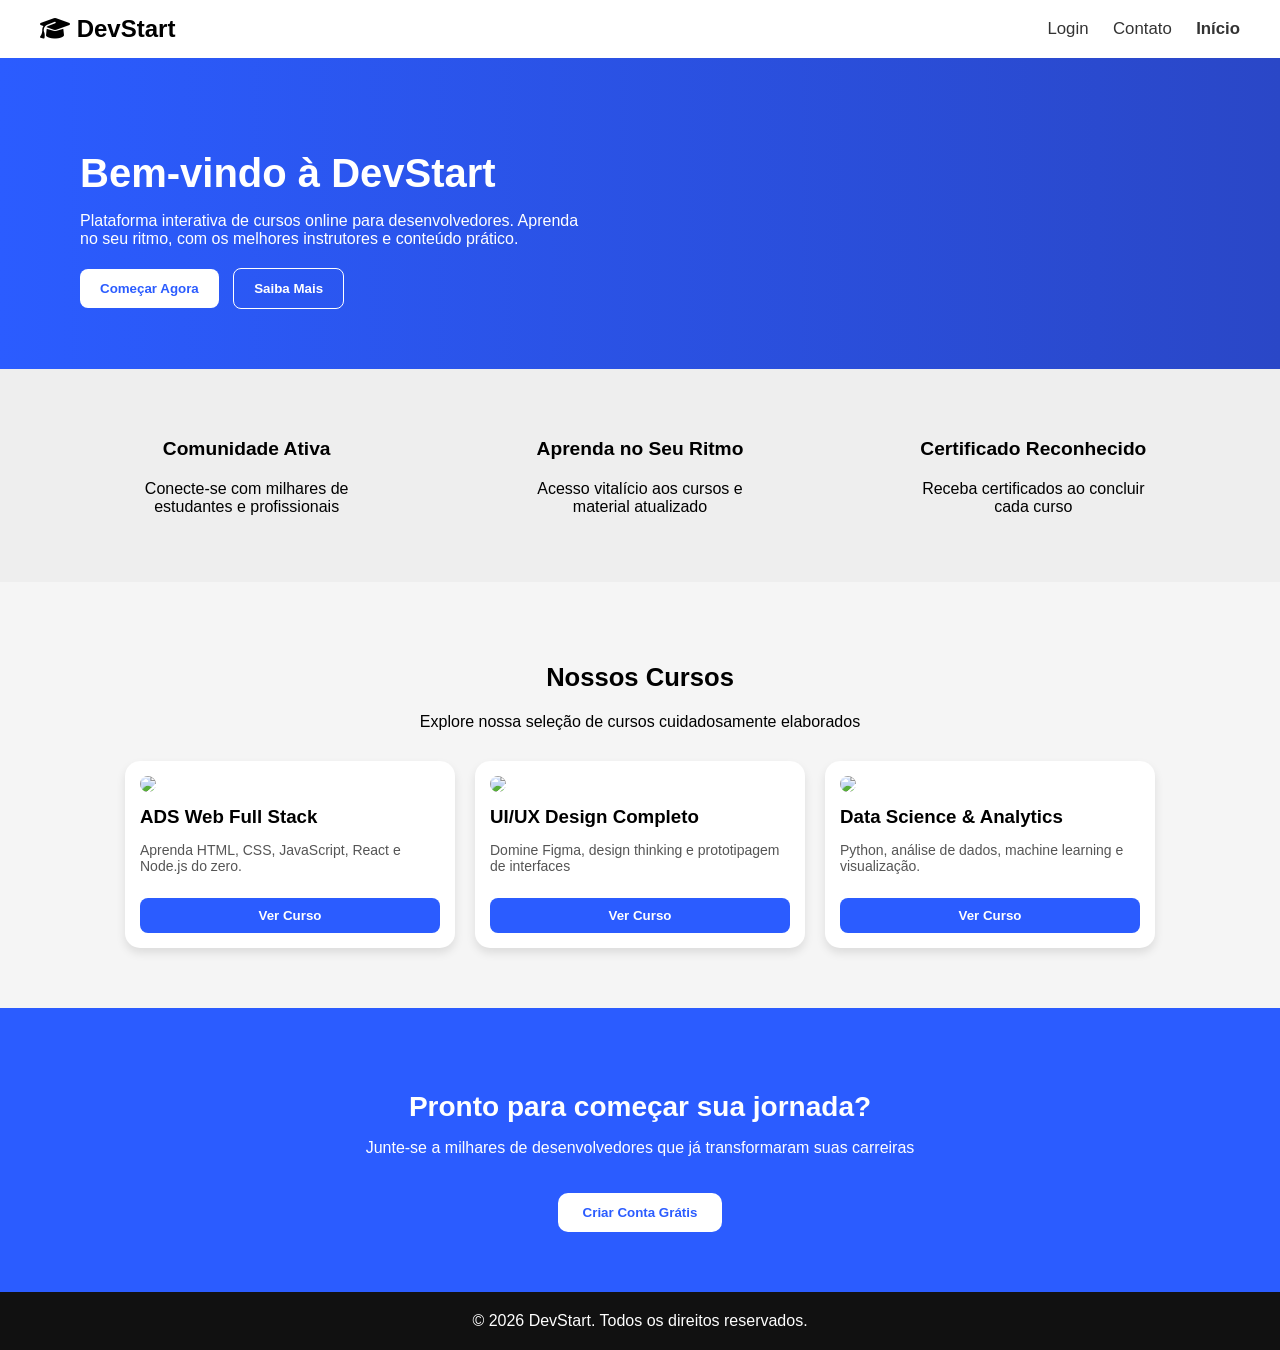
==== index.html @ 27288e17 "Arrumando Para usar os Pages" ====
<!DOCTYPE html>
<html lang="pt-br">

<head>
    <meta charset="UTF-8">
    <meta name="viewport" content="width=device-width, initial-scale=1.0">
    <title>DevStart</title>
    <link rel="stylesheet" href="Front-end/Assets/Css/style.css">
    <link rel="stylesheet" href="https://cdnjs.cloudflare.com/ajax/libs/font-awesome/6.5.0/css/all.min.css">
</head>

<body>

    <header class="topo">
        <div class="logo"><i class="fa-solid fa-graduation-cap"></i> DevStart</div>
        <nav>
            <a href="Front-end/Assets/Html/login.html">Login</a>
            <a href="Front-end/Assets/Html/contato.html">Contato</a>
            <a class="ativo" href="/index.html">Início</a>
        </nav>
    </header>
    <style>
        .ativo {
            font-weight: bold;
        }
    </style>

    <section class="hero">
        <div class="hero-text">
            <h1>Bem-vindo à DevStart</h1>
            <p>Plataforma interativa de cursos online para desenvolvedores. Aprenda no seu ritmo, com os melhores
                instrutores e conteúdo prático.</p>

            <div class="botoes">
                <button class="btn1">Começar Agora</button>
                <button class="btn2">Saiba Mais</button>
            </div>
        </div>

        <div class="hero-img">
            <img src="https://images.unsplash.com/photo-1519389950473-47ba0277781c" alt="">
        </div>
    </section>

    <section class="infos">
        <div>
            <h3>Comunidade Ativa</h3>
            <p>Conecte-se com milhares de estudantes e profissionais</p>
        </div>

        <div>
            <h3>Aprenda no Seu Ritmo</h3>
            <p>Acesso vitalício aos cursos e material atualizado</p>
        </div>

        <div>
            <h3>Certificado Reconhecido</h3>
            <p>Receba certificados ao concluir cada curso</p>
        </div>
    </section>

    <section class="cursos">
        <h2>Nossos Cursos</h2>
        <p>Explore nossa seleção de cursos cuidadosamente elaborados</p>

        <div class="cards">

            <div class="card">
                <img src="https://images.unsplash.com/photo-1555066931-4365d14bab8c">
                <h3>ADS Web Full Stack</h3>
                <p class="ps">Aprenda HTML, CSS, JavaScript, React e Node.js do zero.</p>
                <button class="bn">Ver Curso</button>
            </div>
            <style>
                .ps {
                    font-size: 14px;
                    color: #555;
                }
            </style>
            <div class="card">
                <img src="https://images.unsplash.com/photo-1559027615-cd4628902d4a">
                <h3>UI/UX Design Completo</h3>
                <p class="ps">Domine Figma, design thinking e prototipagem de interfaces</p>
                <button class="bn">Ver Curso</button>
            </div>

            <div class="card">
                <img src="https://images.unsplash.com/photo-1551288049-bebda4e38f71">
                <h3>Data Science & Analytics</h3>
                <p class="ps">Python, análise de dados, machine learning e visualização.</p>
                <button class="bn">Ver Curso</button>
            </div>

        </div>
    </section>

    <section class="cta">
        <h2 class="h">Pronto para começar sua jornada?</h2>
        <p>Junte-se a milhares de desenvolvedores que já transformaram suas carreiras</p>
        <button class="bn">Criar Conta Grátis</button>
    </section>

    <footer>
        © 2026 DevStart. Todos os direitos reservados.
    </footer>

</body>

</html>
---- Front-end/Assets/Css/style.css ----
body {
    margin: 0;
    font-family: Arial, sans-serif;
    background: #f5f5f5;
}
.logo{
    font-size: 1.5em;
    font-weight: bold;
    color: black;
}
.topo {
    display: flex;
    justify-content: space-between;
    padding: 15px 40px;
    background: #fff;
    align-items: center;
    
}

.topo nav a {
    margin-left: 20px;
    text-decoration: none;
    color: #333;
    font-size: 1.05em;
}

.hero {
    display: flex;
    justify-content: space-between;
    align-items: center;
    background: linear-gradient(90deg, #2b5cff, #2a47c7);
    color: #fff;
    padding: 60px 80px;
}

.hero-text {
    max-width: 500px;
}

.hero-text h1 {
    font-size: 40px;
    margin-bottom: 15px;
}

.hero-text p {
    font-size: 16px;
    margin-bottom: 20px;
}

.botoes button {
    padding: 12px 20px;
    margin-right: 10px;
    border-radius: 8px;
    cursor: pointer;
    font-weight: bold;
}

.btn1 {
    background: #fff;
    color: #2b5cff;
    transition: transform 0.3s ease, box-shadow 0.3s ease;
    border: none;
}
   

.btn1:hover {
    transform: scale(1.10);
    box-shadow: 0 10px 20px rgba(0, 0, 0, 0.2);
}

.btn2 {
    background: transparent;
    border: 1px solid white;
    color: #fff;
    transition: 0.3s ease;
}

.btn2:hover {
    background: #fff;
    color: #2b5cff; /* ou preto se preferir */
}

.hero-img img {
    width: 450px;
    border-radius: 15px;
}
.h {
    font-size: 28px;
    margin-bottom: 15px;
}
.infos {
    display: flex;
    justify-content: space-around;
    padding: 50px;
    background: #eee;
    text-align: center;   
}
.infos h3{
    font-size: 1.2rem;
}
.cursos h2{
    font-size: 1.6rem;
}
.bn{
    font-weight: bold;
}
.infos div {
    width: 250px;
}

.cursos {
    padding: 60px;
    text-align: center;
}

.cards {
    display: flex;
    justify-content: center;
    gap: 20px;
    margin-top: 30px;
}

.card {
    background: #fff;
    padding: 15px;
    border-radius: 15px;
    width: 300px;
    text-align: left;
    box-shadow: 0 5px 10px rgba(0, 0, 0, 0.1);
    transition: transform 0.3s ease, box-shadow 0.3s ease;
}
.card:hover {
    transform: scale(1.05);
    box-shadow: 0 10px 20px rgba(0, 0, 0, 0.2);
}

.card img {
    width: 100%;
    border-radius: 10px;
}

.card h3 {
    margin: 10px 0;
}

.card button {
    width: 100%;
    padding: 10px;
    border: none;
    background: #2b5cff;
    color: #fff;
    border-radius: 8px;
    margin-top: 10px;
}

.cta {
    background: #2b5cff;
    color: #fff;
    text-align: center;
    padding: 60px;
}

.cta button {
    margin-top: 20px;
    padding: 12px 25px;
    border: none;
    border-radius: 10px;
    background: #fff;
    color: #2b5cff;
}

footer {
    text-align: center;
    padding: 20px;
    background: #111;
    color: #fff;
}
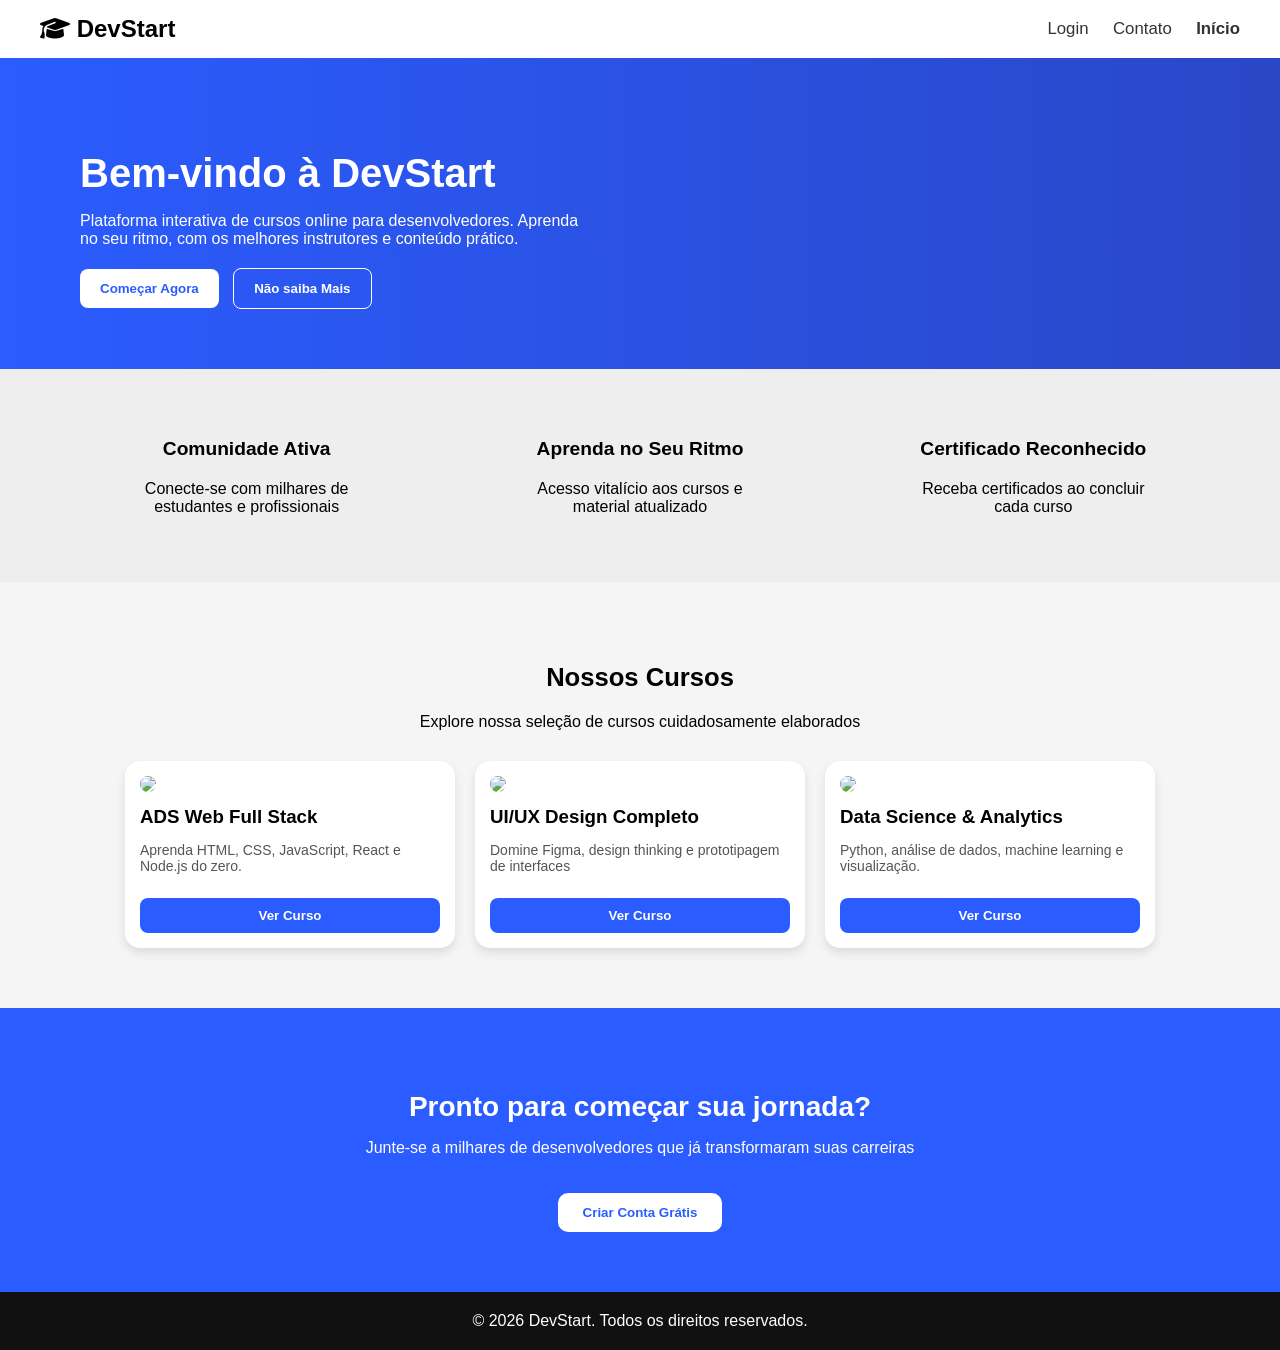
==== commit 0450da74: "Atualizando pra dar erro" ====
--- a/index.html
+++ b/index.html
@@ -33,7 +33,7 @@
 
             <div class="botoes">
                 <button class="btn1">Começar Agora</button>
-                <button class="btn2">Saiba Mais</button>
+                <button class="btn2">Não saiba Mais</button>
             </div>
         </div>
 
--- a/Front-end/Assets/Css/style.css
+++ b/Front-end/Assets/Css/style.css
@@ -3,18 +3,20 @@
     font-family: Arial, sans-serif;
     background: #f5f5f5;
 }
-.logo{
+
+.logo {
     font-size: 1.5em;
     font-weight: bold;
     color: black;
 }
+
 .topo {
     display: flex;
     justify-content: space-between;
     padding: 15px 40px;
     background: #fff;
     align-items: center;
-    
+
 }
 
 .topo nav a {
@@ -61,7 +63,7 @@
     transition: transform 0.3s ease, box-shadow 0.3s ease;
     border: none;
 }
-   
+
 
 .btn1:hover {
     transform: scale(1.10);
@@ -77,33 +79,40 @@
 
 .btn2:hover {
     background: #fff;
-    color: #2b5cff; /* ou preto se preferir */
+    color: #2b5cff;
+    /* ou preto se preferir */
 }
 
 .hero-img img {
-    width: 450px;
+    width: 40rem;
     border-radius: 15px;
 }
+
 .h {
     font-size: 28px;
     margin-bottom: 15px;
 }
+
 .infos {
     display: flex;
     justify-content: space-around;
     padding: 50px;
     background: #eee;
-    text-align: center;   
+    text-align: center;
 }
-.infos h3{
+
+.infos h3 {
     font-size: 1.2rem;
 }
-.cursos h2{
+
+.cursos h2 {
     font-size: 1.6rem;
 }
-.bn{
+
+.bn {
     font-weight: bold;
 }
+
 .infos div {
     width: 250px;
 }
@@ -129,6 +138,7 @@
     box-shadow: 0 5px 10px rgba(0, 0, 0, 0.1);
     transition: transform 0.3s ease, box-shadow 0.3s ease;
 }
+
 .card:hover {
     transform: scale(1.05);
     box-shadow: 0 10px 20px rgba(0, 0, 0, 0.2);
